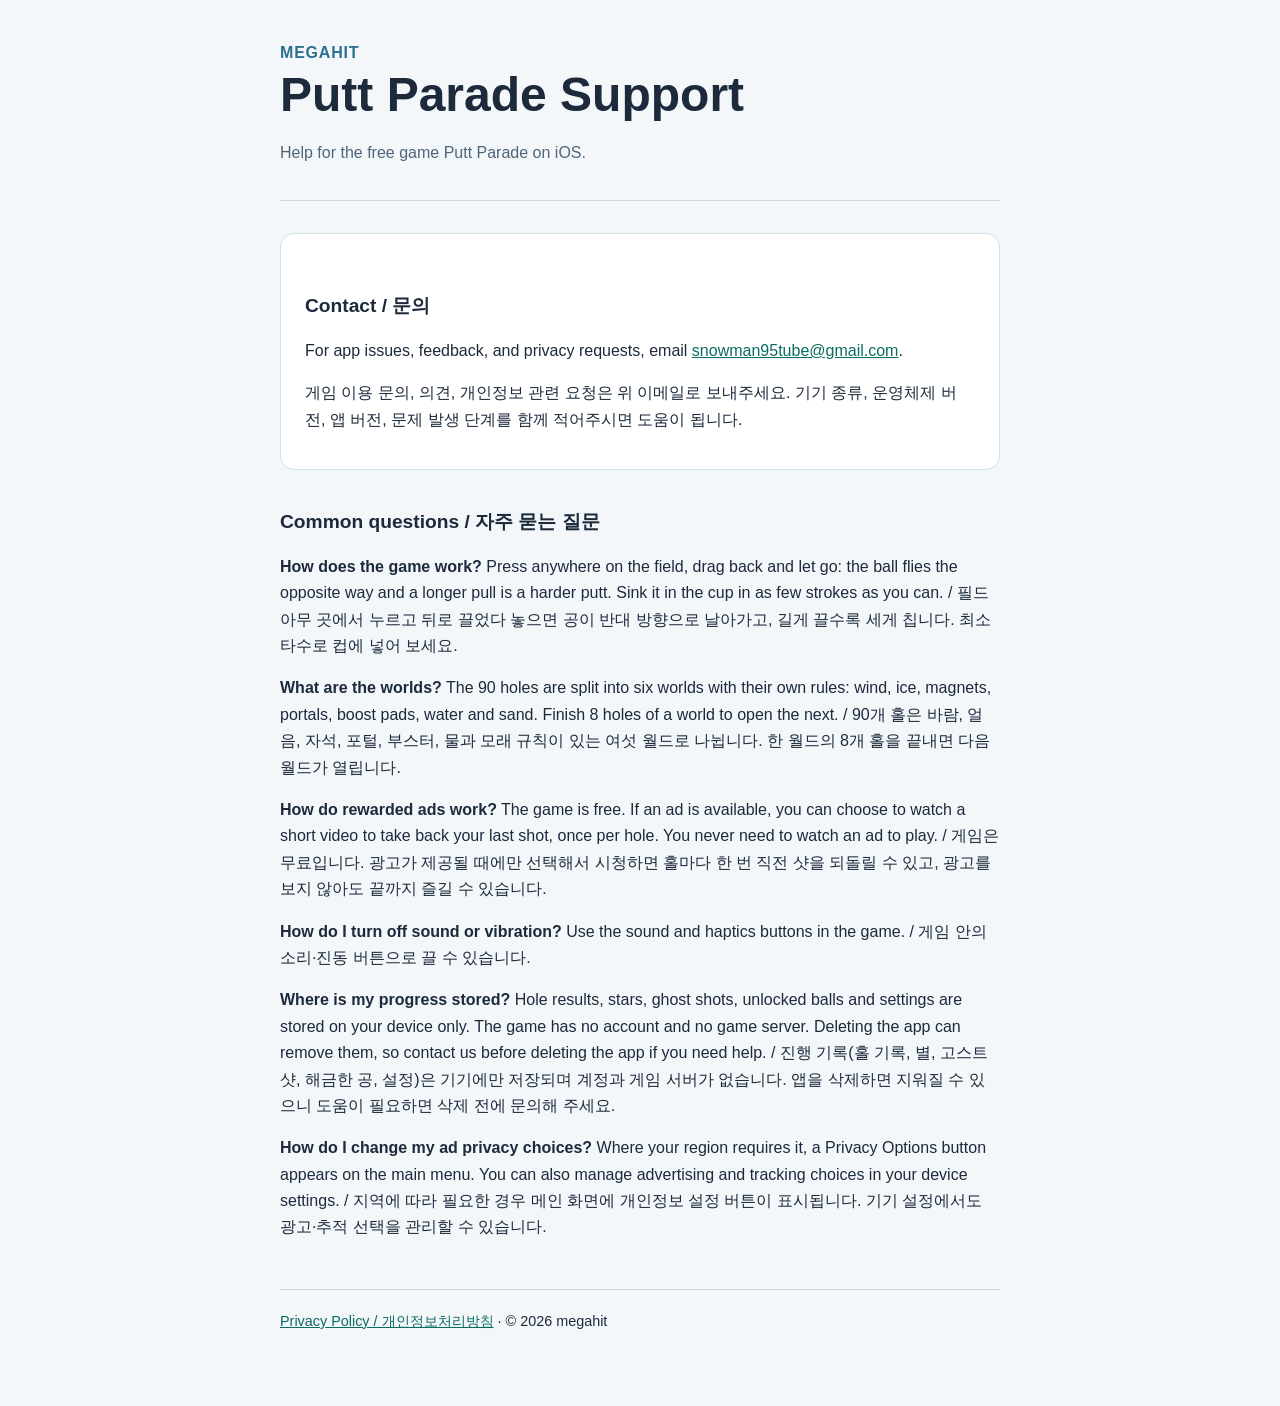
==== index.html @ 2da23f43 "Publish support and privacy pages for Putt Parade" ====
<!doctype html>
<html lang="en">
<head>
  <meta charset="utf-8">
  <meta name="viewport" content="width=device-width, initial-scale=1">
  <title>Putt Parade Support · megahit</title>
  <meta name="description" content="Support and contact information for Putt Parade.">
  <link rel="stylesheet" href="style.css">
</head>
<body>
<main>
  <header><div class="brand">megahit</div><h1>Putt Parade Support</h1><p class="subtle">Help for the free game Putt Parade on iOS.</p></header>
  <section class="card">
    <h2>Contact / 문의</h2>
    <p>For app issues, feedback, and privacy requests, email <a href="mailto:snowman95tube@gmail.com">snowman95tube@gmail.com</a>.</p>
    <p>게임 이용 문의, 의견, 개인정보 관련 요청은 위 이메일로 보내주세요. 기기 종류, 운영체제 버전, 앱 버전, 문제 발생 단계를 함께 적어주시면 도움이 됩니다.</p>
  </section>
  <h2>Common questions / 자주 묻는 질문</h2>
  <p><strong>How does the game work?</strong> Press anywhere on the field, drag back and let go: the ball flies the opposite way and a longer pull is a harder putt. Sink it in the cup in as few strokes as you can. / 필드 아무 곳에서 누르고 뒤로 끌었다 놓으면 공이 반대 방향으로 날아가고, 길게 끌수록 세게 칩니다. 최소 타수로 컵에 넣어 보세요.</p>
  <p><strong>What are the worlds?</strong> The 90 holes are split into six worlds with their own rules: wind, ice, magnets, portals, boost pads, water and sand. Finish 8 holes of a world to open the next. / 90개 홀은 바람, 얼음, 자석, 포털, 부스터, 물과 모래 규칙이 있는 여섯 월드로 나뉩니다. 한 월드의 8개 홀을 끝내면 다음 월드가 열립니다.</p>
  <p><strong>How do rewarded ads work?</strong> The game is free. If an ad is available, you can choose to watch a short video to take back your last shot, once per hole. You never need to watch an ad to play. / 게임은 무료입니다. 광고가 제공될 때에만 선택해서 시청하면 홀마다 한 번 직전 샷을 되돌릴 수 있고, 광고를 보지 않아도 끝까지 즐길 수 있습니다.</p>
  <p><strong>How do I turn off sound or vibration?</strong> Use the sound and haptics buttons in the game. / 게임 안의 소리·진동 버튼으로 끌 수 있습니다.</p>
  <p><strong>Where is my progress stored?</strong> Hole results, stars, ghost shots, unlocked balls and settings are stored on your device only. The game has no account and no game server. Deleting the app can remove them, so contact us before deleting the app if you need help. / 진행 기록(홀 기록, 별, 고스트 샷, 해금한 공, 설정)은 기기에만 저장되며 계정과 게임 서버가 없습니다. 앱을 삭제하면 지워질 수 있으니 도움이 필요하면 삭제 전에 문의해 주세요.</p>
  <p><strong>How do I change my ad privacy choices?</strong> Where your region requires it, a Privacy Options button appears on the main menu. You can also manage advertising and tracking choices in your device settings. / 지역에 따라 필요한 경우 메인 화면에 개인정보 설정 버튼이 표시됩니다. 기기 설정에서도 광고·추적 선택을 관리할 수 있습니다.</p>
  <footer><a href="privacy.html">Privacy Policy / 개인정보처리방침</a> · © 2026 megahit</footer>
</main>
</body>
</html>
---- style.css ----
:root { color-scheme: light; font-family: -apple-system, BlinkMacSystemFont, "Segoe UI", "Noto Sans KR", sans-serif; background: #f3f7fa; color: #1c2a3c; }
* { box-sizing: border-box; }
body { margin: 0; line-height: 1.65; }
main { max-width: 760px; margin: 0 auto; padding: 40px 20px 72px; }
header { border-bottom: 1px solid #c9d8e2; padding-bottom: 18px; margin-bottom: 32px; }
h1 { margin: 0 0 8px; line-height: 1.2; font-size: clamp(2rem, 6vw, 3rem); }
h2 { margin-top: 36px; font-size: 1.2rem; }
a { color: #0b6b63; }
.brand { color: #2c6f8f; font-weight: 700; letter-spacing: .05em; text-transform: uppercase; }
.subtle { color: #50647a; }
.card { background: #fff; border: 1px solid #d3e0e8; border-radius: 14px; padding: 20px 24px; margin: 24px 0; }
.lang { display: flex; gap: 16px; flex-wrap: wrap; }
footer { border-top: 1px solid #c9d8e2; margin-top: 48px; padding-top: 20px; font-size: .9rem; }
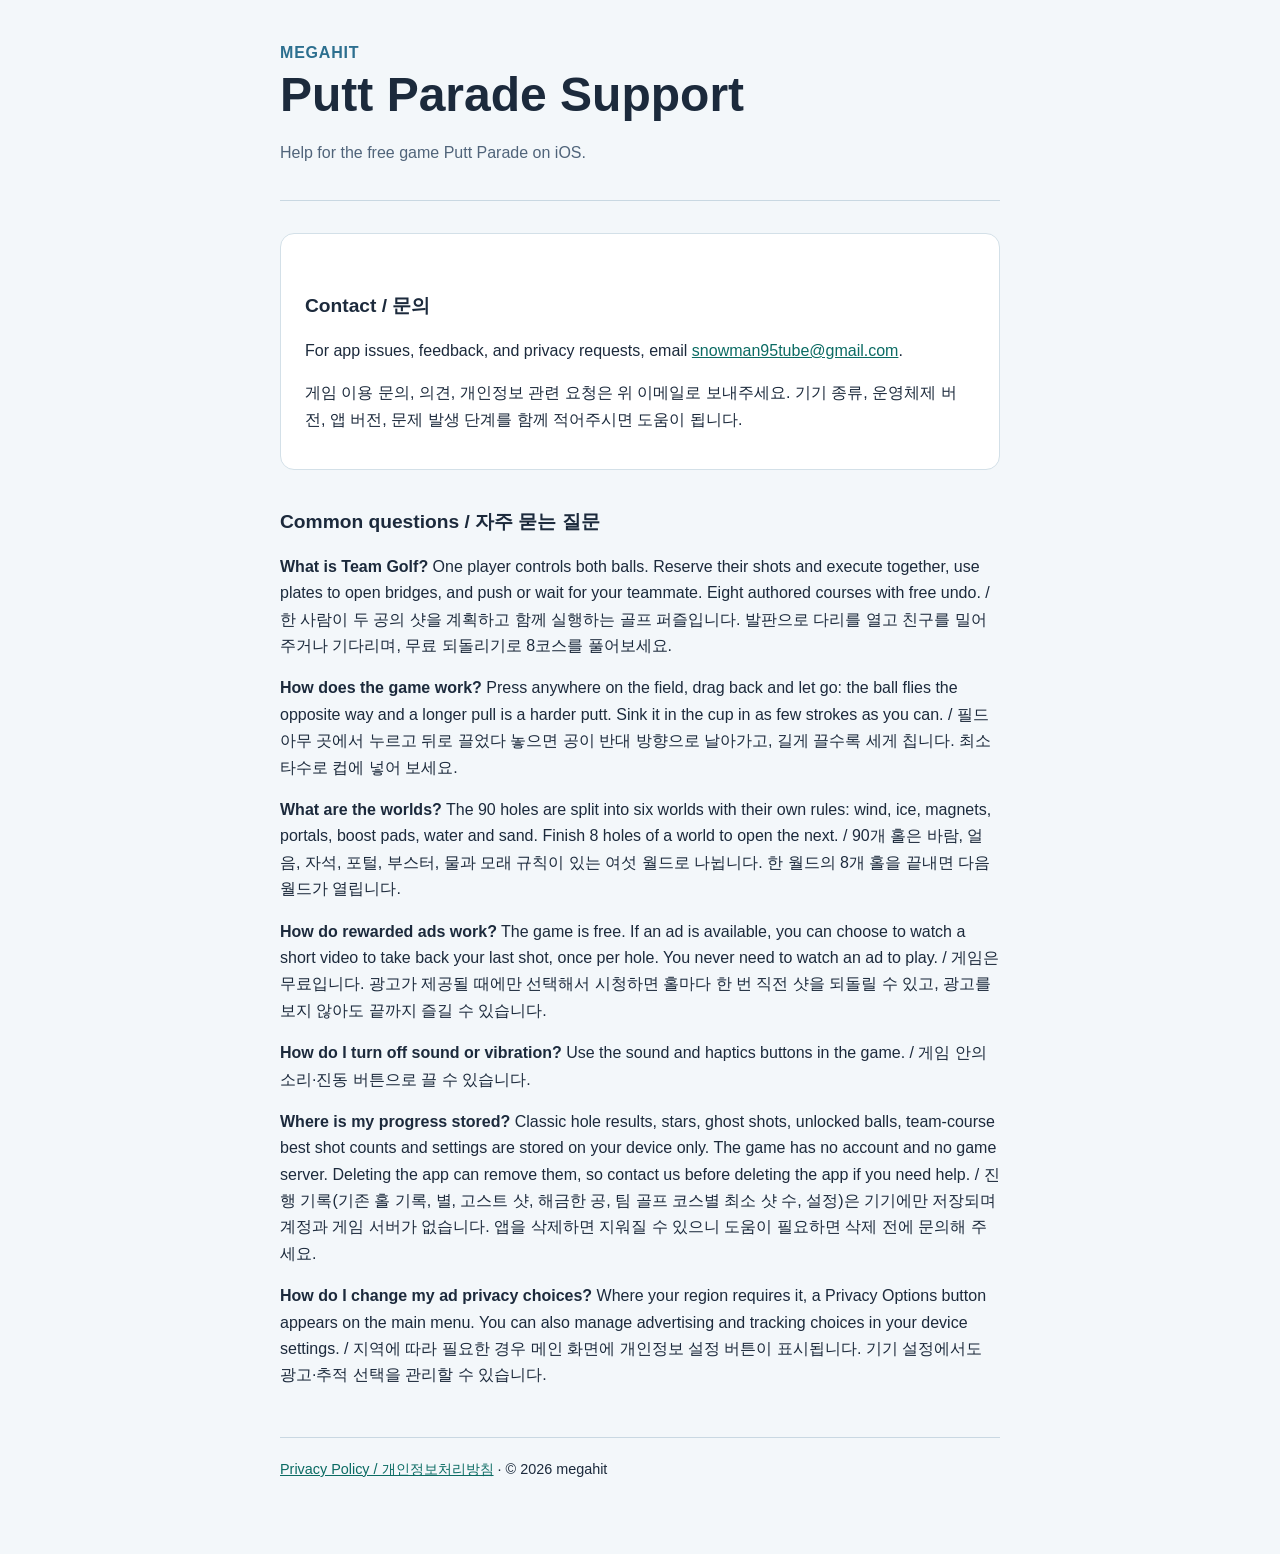
==== commit adaf6233: "Publish support and privacy pages for Putt Parade" ====
--- a/index.html
+++ b/index.html
@@ -16,11 +16,12 @@
     <p>게임 이용 문의, 의견, 개인정보 관련 요청은 위 이메일로 보내주세요. 기기 종류, 운영체제 버전, 앱 버전, 문제 발생 단계를 함께 적어주시면 도움이 됩니다.</p>
   </section>
   <h2>Common questions / 자주 묻는 질문</h2>
+  <p><strong>What is Team Golf?</strong> One player controls both balls. Reserve their shots and execute together, use plates to open bridges, and push or wait for your teammate. Eight authored courses with free undo. / 한 사람이 두 공의 샷을 계획하고 함께 실행하는 골프 퍼즐입니다. 발판으로 다리를 열고 친구를 밀어주거나 기다리며, 무료 되돌리기로 8코스를 풀어보세요.</p>
   <p><strong>How does the game work?</strong> Press anywhere on the field, drag back and let go: the ball flies the opposite way and a longer pull is a harder putt. Sink it in the cup in as few strokes as you can. / 필드 아무 곳에서 누르고 뒤로 끌었다 놓으면 공이 반대 방향으로 날아가고, 길게 끌수록 세게 칩니다. 최소 타수로 컵에 넣어 보세요.</p>
   <p><strong>What are the worlds?</strong> The 90 holes are split into six worlds with their own rules: wind, ice, magnets, portals, boost pads, water and sand. Finish 8 holes of a world to open the next. / 90개 홀은 바람, 얼음, 자석, 포털, 부스터, 물과 모래 규칙이 있는 여섯 월드로 나뉩니다. 한 월드의 8개 홀을 끝내면 다음 월드가 열립니다.</p>
   <p><strong>How do rewarded ads work?</strong> The game is free. If an ad is available, you can choose to watch a short video to take back your last shot, once per hole. You never need to watch an ad to play. / 게임은 무료입니다. 광고가 제공될 때에만 선택해서 시청하면 홀마다 한 번 직전 샷을 되돌릴 수 있고, 광고를 보지 않아도 끝까지 즐길 수 있습니다.</p>
   <p><strong>How do I turn off sound or vibration?</strong> Use the sound and haptics buttons in the game. / 게임 안의 소리·진동 버튼으로 끌 수 있습니다.</p>
-  <p><strong>Where is my progress stored?</strong> Hole results, stars, ghost shots, unlocked balls and settings are stored on your device only. The game has no account and no game server. Deleting the app can remove them, so contact us before deleting the app if you need help. / 진행 기록(홀 기록, 별, 고스트 샷, 해금한 공, 설정)은 기기에만 저장되며 계정과 게임 서버가 없습니다. 앱을 삭제하면 지워질 수 있으니 도움이 필요하면 삭제 전에 문의해 주세요.</p>
+  <p><strong>Where is my progress stored?</strong> Classic hole results, stars, ghost shots, unlocked balls, team-course best shot counts and settings are stored on your device only. The game has no account and no game server. Deleting the app can remove them, so contact us before deleting the app if you need help. / 진행 기록(기존 홀 기록, 별, 고스트 샷, 해금한 공, 팀 골프 코스별 최소 샷 수, 설정)은 기기에만 저장되며 계정과 게임 서버가 없습니다. 앱을 삭제하면 지워질 수 있으니 도움이 필요하면 삭제 전에 문의해 주세요.</p>
   <p><strong>How do I change my ad privacy choices?</strong> Where your region requires it, a Privacy Options button appears on the main menu. You can also manage advertising and tracking choices in your device settings. / 지역에 따라 필요한 경우 메인 화면에 개인정보 설정 버튼이 표시됩니다. 기기 설정에서도 광고·추적 선택을 관리할 수 있습니다.</p>
   <footer><a href="privacy.html">Privacy Policy / 개인정보처리방침</a> · © 2026 megahit</footer>
 </main>
